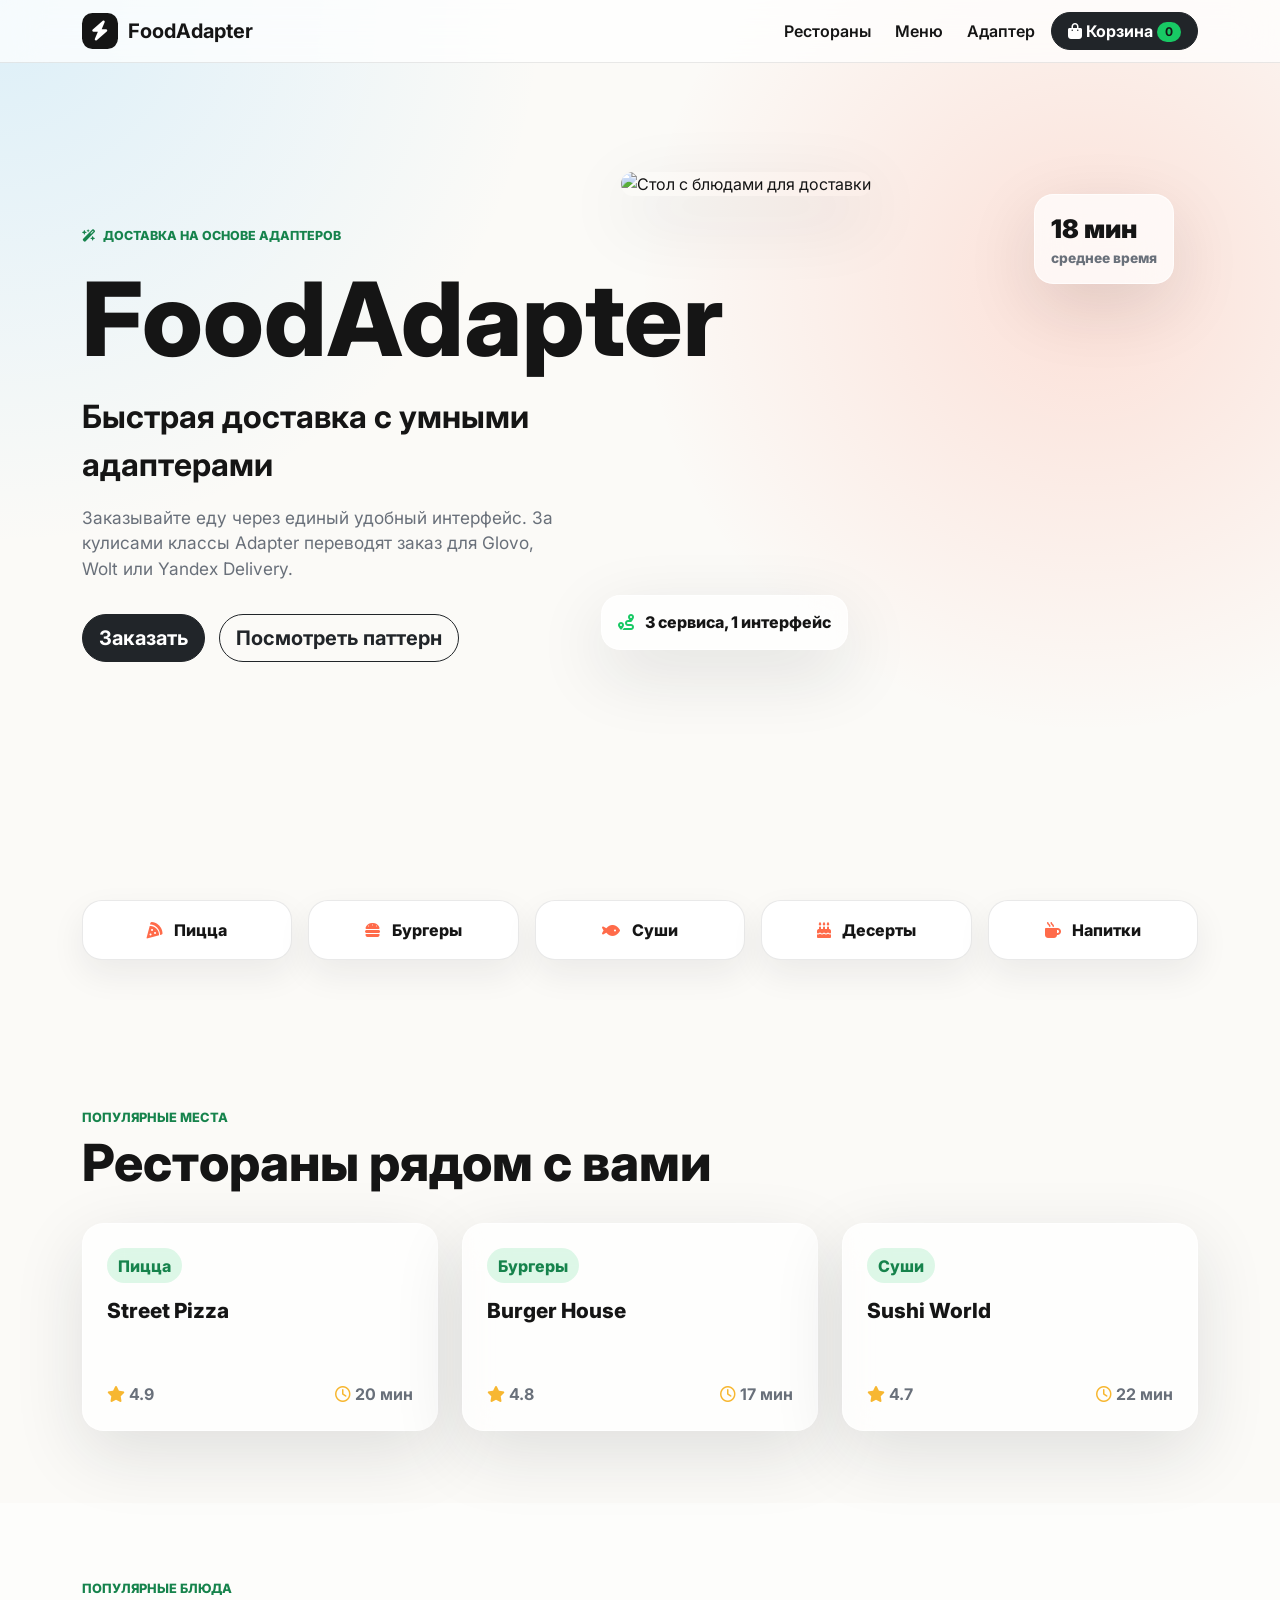
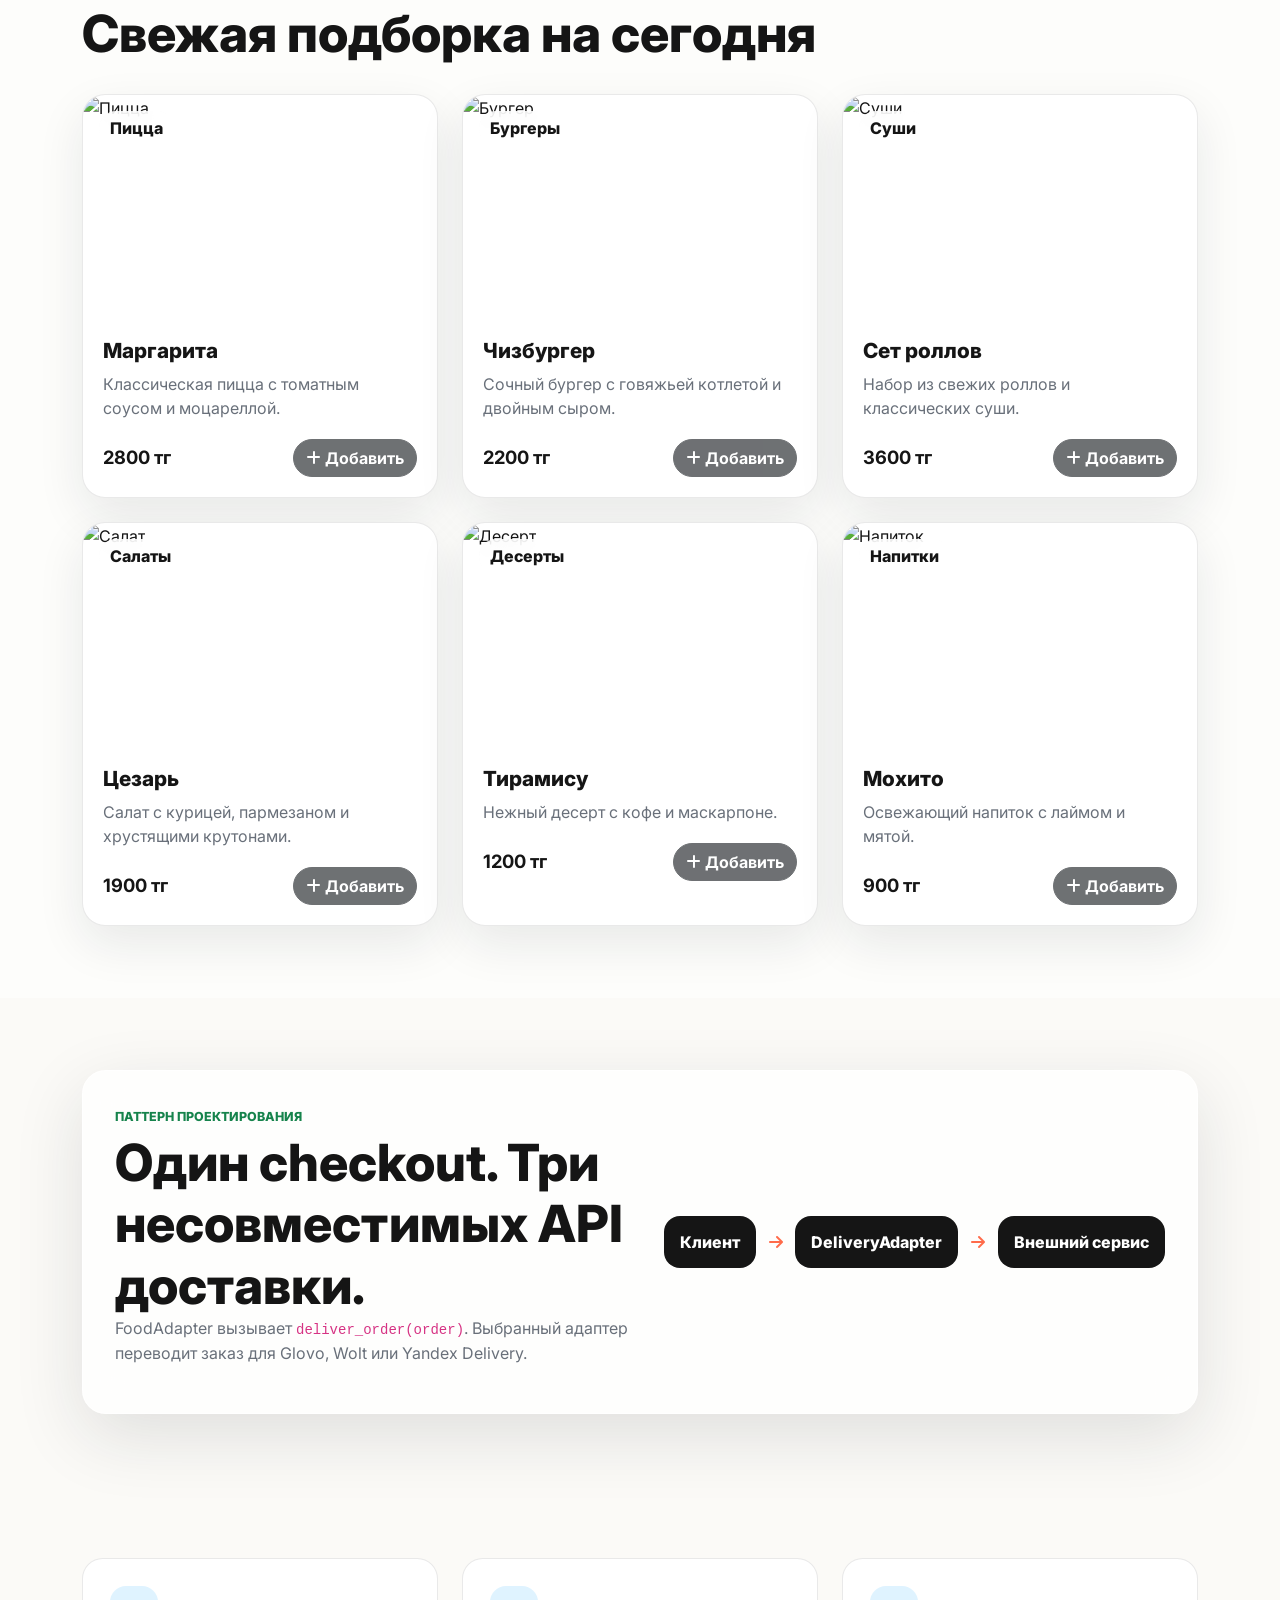
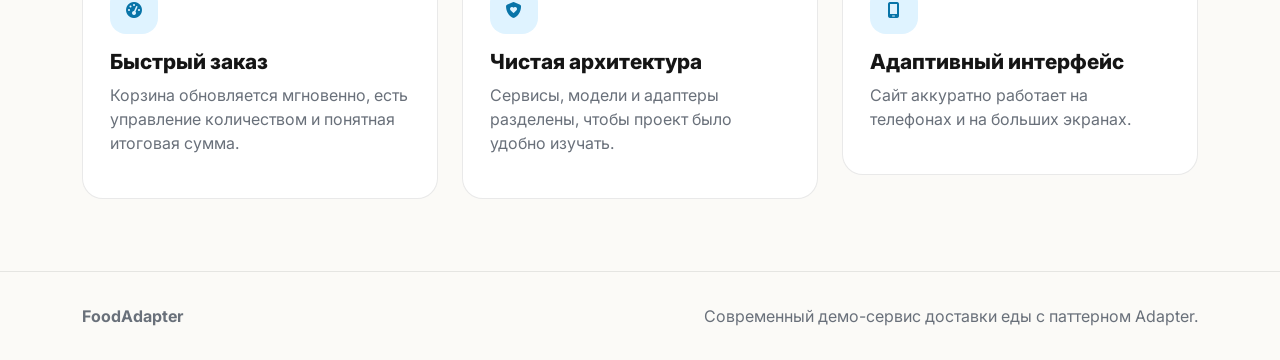
==== docs/index.html @ a2c29cf6 "Add GitHub Pages static demo in docs/ and update README" ====
<!doctype html>
<html lang="ru">
<head>
    <meta charset="utf-8">
    <meta name="viewport" content="width=device-width, initial-scale=1">
    <title>FoodAdapter — демо доставки еды</title>
    <link href="https://cdn.jsdelivr.net/npm/bootstrap@5.3.3/dist/css/bootstrap.min.css" rel="stylesheet">
    <link rel="preconnect" href="https://fonts.googleapis.com">
    <link rel="preconnect" href="https://fonts.gstatic.com" crossorigin>
    <link href="https://fonts.googleapis.com/css2?family=Inter:wght@400;500;600;700;800&display=swap" rel="stylesheet">
    <link rel="stylesheet" href="https://cdnjs.cloudflare.com/ajax/libs/font-awesome/6.5.2/css/all.min.css">
    <link rel="stylesheet" href="css/style.css">
</head>
<body>
    <nav class="navbar navbar-expand-lg fixed-top glass-nav">
        <div class="container">
            <a class="navbar-brand fw-bold" href="index.html">
                <span class="brand-mark"><i class="fa-solid fa-bolt"></i></span>
                FoodAdapter
            </a>
            <button class="navbar-toggler" type="button" data-bs-toggle="collapse" data-bs-target="#mainNav">
                <span class="navbar-toggler-icon"></span>
            </button>
            <div class="collapse navbar-collapse" id="mainNav">
                <ul class="navbar-nav ms-auto align-items-lg-center gap-lg-2">
                    <li class="nav-item"><a class="nav-link" href="index.html#restaurants">Рестораны</a></li>
                    <li class="nav-item"><a class="nav-link" href="index.html#menu">Меню</a></li>
                    <li class="nav-item"><a class="nav-link" href="index.html#adapter">Адаптер</a></li>
                    <li class="nav-item">
                        <a class="btn btn-dark nav-cart" href="cart.html">
                            <i class="fa-solid fa-bag-shopping"></i>
                            Корзина <span id="cart-count" class="badge rounded-pill">0</span>
                        </a>
                    </li>
                </ul>
            </div>
        </div>
    </nav>

    <main>
        <section class="hero-section">
            <div class="container hero-grid">
                <div class="hero-copy">
                    <span class="eyebrow"><i class="fa-solid fa-wand-magic-sparkles"></i> Доставка на основе адаптеров</span>
                    <h1>FoodAdapter</h1>
                    <p class="hero-slogan">Быстрая доставка с умными адаптерами</p>
                    <p class="hero-text">Заказывайте еду через единый удобный интерфейс. За кулисами классы Adapter переводят заказ для Glovo, Wolt или Yandex Delivery.</p>
                    <div class="hero-actions">
                        <a href="#menu" class="btn btn-dark btn-lg">Заказать</a>
                        <a href="#adapter" class="btn btn-outline-dark btn-lg">Посмотреть паттерн</a>
                    </div>
                </div>
                <div class="hero-visual">
                    <img src="https://images.unsplash.com/photo-1504674900247-0877df9cc836?auto=format&fit=crop&w=1200&q=80" alt="Стол с блюдами для доставки">
                    <div class="floating-card delivery-card">
                        <i class="fa-solid fa-route"></i>
                        <span>3 сервиса, 1 интерфейс</span>
                    </div>
                    <div class="floating-card time-card">
                        <strong>18 мин</strong>
                        <span>среднее время</span>
                    </div>
                </div>
            </div>
        </section>

        <section class="section-pad categories-strip">
            <div class="container">
                <div class="category-grid">
                    <div class="category-pill"><i class="fa-solid fa-pizza-slice"></i><span>Пицца</span></div>
                    <div class="category-pill"><i class="fa-solid fa-hamburger"></i><span>Бургеры</span></div>
                    <div class="category-pill"><i class="fa-solid fa-fish"></i><span>Суши</span></div>
                    <div class="category-pill"><i class="fa-solid fa-cake-candles"></i><span>Десерты</span></div>
                    <div class="category-pill"><i class="fa-solid fa-mug-hot"></i><span>Напитки</span></div>
                </div>
            </div>
        </section>

        <section id="restaurants" class="section-pad">
            <div class="container">
                <div class="section-heading">
                    <span>Популярные места</span>
                    <h2>Рестораны рядом с вами</h2>
                </div>
                <div class="row g-4">
                    <div class="col-md-4">
                        <article class="restaurant-card glass-card">
                            <div>
                                <span class="restaurant-tag">Пицца</span>
                                <h3>Street Pizza</h3>
                            </div>
                            <div class="restaurant-meta">
                                <span><i class="fa-solid fa-star"></i> 4.9</span>
                                <span><i class="fa-regular fa-clock"></i> 20 мин</span>
                            </div>
                        </article>
                    </div>
                    <div class="col-md-4">
                        <article class="restaurant-card glass-card">
                            <div>
                                <span class="restaurant-tag">Бургеры</span>
                                <h3>Burger House</h3>
                            </div>
                            <div class="restaurant-meta">
                                <span><i class="fa-solid fa-star"></i> 4.8</span>
                                <span><i class="fa-regular fa-clock"></i> 17 мин</span>
                            </div>
                        </article>
                    </div>
                    <div class="col-md-4">
                        <article class="restaurant-card glass-card">
                            <div>
                                <span class="restaurant-tag">Суши</span>
                                <h3>Sushi World</h3>
                            </div>
                            <div class="restaurant-meta">
                                <span><i class="fa-solid fa-star"></i> 4.7</span>
                                <span><i class="fa-regular fa-clock"></i> 22 мин</span>
                            </div>
                        </article>
                    </div>
                </div>
            </div>
        </section>

        <section id="menu" class="section-pad menu-section">
            <div class="container">
                <div class="section-heading">
                    <span>Популярные блюда</span>
                    <h2>Свежая подборка на сегодня</h2>
                </div>
                <div class="row g-4">
                    <div class="col-sm-6 col-lg-4">
                        <article class="food-card">
                            <div class="food-image-wrap">
                                <img src="https://images.unsplash.com/photo-1546069901-ba9599a7e63c?auto=format&fit=crop&w=800&q=80" alt="Пицца">
                                <span>Пицца</span>
                            </div>
                            <div class="food-body">
                                <h3>Маргарита</h3>
                                <p>Классическая пицца с томатным соусом и моцареллой.</p>
                                <div class="food-footer">
                                    <strong>2800 тг</strong>
                                    <button class="btn btn-dark" disabled>
                                        <i class="fa-solid fa-plus"></i> Добавить
                                    </button>
                                </div>
                            </div>
                        </article>
                    </div>
                    <div class="col-sm-6 col-lg-4">
                        <article class="food-card">
                            <div class="food-image-wrap">
                                <img src="https://images.unsplash.com/photo-1550547660-d9450f859349?auto=format&fit=crop&w=800&q=80" alt="Бургер">
                                <span>Бургеры</span>
                            </div>
                            <div class="food-body">
                                <h3>Чизбургер</h3>
                                <p>Сочный бургер с говяжьей котлетой и двойным сыром.</p>
                                <div class="food-footer">
                                    <strong>2200 тг</strong>
                                    <button class="btn btn-dark" disabled>
                                        <i class="fa-solid fa-plus"></i> Добавить
                                    </button>
                                </div>
                            </div>
                        </article>
                    </div>
                    <div class="col-sm-6 col-lg-4">
                        <article class="food-card">
                            <div class="food-image-wrap">
                                <img src="https://images.unsplash.com/photo-1553621042-f6e147245754?auto=format&fit=crop&w=800&q=80" alt="Суши">
                                <span>Суши</span>
                            </div>
                            <div class="food-body">
                                <h3>Сет роллов</h3>
                                <p>Набор из свежих роллов и классических суши.</p>
                                <div class="food-footer">
                                    <strong>3600 тг</strong>
                                    <button class="btn btn-dark" disabled>
                                        <i class="fa-solid fa-plus"></i> Добавить
                                    </button>
                                </div>
                            </div>
                        </article>
                    </div>
                    <div class="col-sm-6 col-lg-4">
                        <article class="food-card">
                            <div class="food-image-wrap">
                                <img src="https://images.unsplash.com/photo-1504674900247-0877df9cc836?auto=format&fit=crop&w=800&q=80" alt="Салат">
                                <span>Салаты</span>
                            </div>
                            <div class="food-body">
                                <h3>Цезарь</h3>
                                <p>Салат с курицей, пармезаном и хрустящими крутонами.</p>
                                <div class="food-footer">
                                    <strong>1900 тг</strong>
                                    <button class="btn btn-dark" disabled>
                                        <i class="fa-solid fa-plus"></i> Добавить
                                    </button>
                                </div>
                            </div>
                        </article>
                    </div>
                    <div class="col-sm-6 col-lg-4">
                        <article class="food-card">
                            <div class="food-image-wrap">
                                <img src="https://images.unsplash.com/photo-1517248135467-4c7edcad34c4?auto=format&fit=crop&w=800&q=80" alt="Десерт">
                                <span>Десерты</span>
                            </div>
                            <div class="food-body">
                                <h3>Тирамису</h3>
                                <p>Нежный десерт с кофе и маскарпоне.</p>
                                <div class="food-footer">
                                    <strong>1200 тг</strong>
                                    <button class="btn btn-dark" disabled>
                                        <i class="fa-solid fa-plus"></i> Добавить
                                    </button>
                                </div>
                            </div>
                        </article>
                    </div>
                    <div class="col-sm-6 col-lg-4">
                        <article class="food-card">
                            <div class="food-image-wrap">
                                <img src="https://images.unsplash.com/photo-1510626176961-4b44c1b4e337?auto=format&fit=crop&w=800&q=80" alt="Напиток">
                                <span>Напитки</span>
                            </div>
                            <div class="food-body">
                                <h3>Мохито</h3>
                                <p>Освежающий напиток с лаймом и мятой.</p>
                                <div class="food-footer">
                                    <strong>900 тг</strong>
                                    <button class="btn btn-dark" disabled>
                                        <i class="fa-solid fa-plus"></i> Добавить
                                    </button>
                                </div>
                            </div>
                        </article>
                    </div>
                </div>
            </div>
        </section>

        <section id="adapter" class="section-pad adapter-section">
            <div class="container">
                <div class="adapter-panel glass-card">
                    <div>
                        <span class="eyebrow">Паттерн проектирования</span>
                        <h2>Один checkout. Три несовместимых API доставки.</h2>
                        <p>FoodAdapter вызывает <code>deliver_order(order)</code>. Выбранный адаптер переводит заказ для Glovo, Wolt или Yandex Delivery.</p>
                    </div>
                    <div class="adapter-flow">
                        <div>Клиент</div>
                        <i class="fa-solid fa-arrow-right"></i>
                        <div>DeliveryAdapter</div>
                        <i class="fa-solid fa-arrow-right"></i>
                        <div>Внешний сервис</div>
                    </div>
                </div>
            </div>
        </section>

        <section class="section-pad benefits-section">
            <div class="container">
                <div class="row g-4">
                    <div class="col-md-4">
                        <div class="benefit-item">
                            <i class="fa-solid fa-gauge-high"></i>
                            <h3>Быстрый заказ</h3>
                            <p>Корзина обновляется мгновенно, есть управление количеством и понятная итоговая сумма.</p>
                        </div>
                    </div>
                    <div class="col-md-4">
                        <div class="benefit-item">
                            <i class="fa-solid fa-shield-heart"></i>
                            <h3>Чистая архитектура</h3>
                            <p>Сервисы, модели и адаптеры разделены, чтобы проект было удобно изучать.</p>
                        </div>
                    </div>
                    <div class="col-md-4">
                        <div class="benefit-item">
                            <i class="fa-solid fa-mobile-screen"></i>
                            <h3>Адаптивный интерфейс</h3>
                            <p>Сайт аккуратно работает на телефонах и на больших экранах.</p>
                        </div>
                    </div>
                </div>
            </div>
        </section>
    </main>

    <footer class="footer">
        <div class="container d-flex flex-column flex-md-row justify-content-between gap-3">
            <strong>FoodAdapter</strong>
            <span>Современный демо-сервис доставки еды с паттерном Adapter.</span>
        </div>
    </footer>

    <script src="https://cdn.jsdelivr.net/npm/bootstrap@5.3.3/dist/js/bootstrap.bundle.min.js"></script>
</body>
</html>
---- docs/css/style.css ----
:root {
    --ink: #151515;
    --muted: #69707a;
    --paper: #fbfaf7;
    --line: rgba(20, 20, 20, 0.09);
    --accent: #18c964;
    --coral: #ff6b4a;
    --sky: #61c3ff;
    --shadow: 0 22px 70px rgba(24, 31, 41, 0.12);
}

* {
    box-sizing: border-box;
}

html {
    scroll-behavior: smooth;
}

body {
    margin: 0;
    font-family: "Inter", system-ui, -apple-system, BlinkMacSystemFont, "Segoe UI", sans-serif;
    color: var(--ink);
    background:
        radial-gradient(circle at top left, rgba(97, 195, 255, 0.20), transparent 34rem),
        radial-gradient(circle at 85% 8%, rgba(255, 107, 74, 0.18), transparent 28rem),
        var(--paper);
}

.glass-nav {
    backdrop-filter: blur(20px);
    background: rgba(255, 255, 255, 0.72);
    border-bottom: 1px solid var(--line);
}

.navbar-brand {
    display: inline-flex;
    align-items: center;
    gap: 0.65rem;
    color: var(--ink);
}

.brand-mark {
    display: inline-grid;
    width: 2.25rem;
    height: 2.25rem;
    place-items: center;
    color: #fff;
    background: var(--ink);
    border-radius: 0.65rem;
}

.nav-link {
    font-weight: 600;
    color: var(--ink);
}

.nav-cart {
    border-radius: 999px;
    padding-inline: 1rem;
}

.nav-cart .badge {
    background: var(--accent);
    color: var(--ink);
}

.hero-section {
    min-height: 92vh;
    display: flex;
    align-items: center;
    padding: 7.5rem 0 4rem;
}

.hero-grid {
    display: grid;
    grid-template-columns: minmax(0, 0.92fr) minmax(20rem, 1.08fr);
    align-items: center;
    gap: 3rem;
}

.eyebrow {
    display: inline-flex;
    align-items: center;
    gap: 0.45rem;
    color: #16834c;
    font-weight: 800;
    text-transform: uppercase;
    letter-spacing: 0;
    font-size: 0.78rem;
}

.hero-copy h1,
.cart-hero h1,
.status-card h1 {
    margin: 0.75rem 0;
    font-size: clamp(3.5rem, 8vw, 7.2rem);
    font-weight: 800;
    letter-spacing: 0;
}

.hero-slogan {
    font-size: clamp(1.4rem, 2.5vw, 2.15rem);
    font-weight: 700;
    margin-bottom: 1rem;
}

.hero-text {
    color: var(--muted);
    font-size: 1.08rem;
    max-width: 38rem;
}

.hero-actions {
    display: flex;
    flex-wrap: wrap;
    gap: 0.85rem;
    margin-top: 2rem;
}

.btn {
    border-radius: 999px;
    font-weight: 700;
    transition: transform 0.22s ease, box-shadow 0.22s ease, background 0.22s ease;
}

.btn:hover {
    transform: translateY(-2px);
    box-shadow: 0 16px 32px rgba(21, 21, 21, 0.14);
}

.hero-visual {
    position: relative;
    min-height: 34rem;
}

.hero-visual img {
    width: 100%;
    height: 34rem;
    object-fit: cover;
    border-radius: 2rem;
    box-shadow: var(--shadow);
}

.floating-card,
.glass-card {
    border: 1px solid rgba(255, 255, 255, 0.65);
    background: rgba(255, 255, 255, 0.72);
    backdrop-filter: blur(20px);
    box-shadow: var(--shadow);
}

.floating-card {
    position: absolute;
    display: flex;
    align-items: center;
    gap: 0.7rem;
    padding: 0.9rem 1rem;
    border-radius: 1.2rem;
    font-weight: 800;
}

.delivery-card {
    left: -1.25rem;
    bottom: 4rem;
}

.delivery-card i {
    color: var(--accent);
}

.time-card {
    right: 1.5rem;
    top: 1.5rem;
    flex-direction: column;
    align-items: flex-start;
    gap: 0;
}

.time-card strong {
    font-size: 1.6rem;
}

.time-card span {
    color: var(--muted);
    font-size: 0.86rem;
}

.section-pad {
    padding: 4.5rem 0;
}

.category-grid {
    display: grid;
    grid-template-columns: repeat(5, 1fr);
    gap: 1rem;
}

.category-pill {
    display: flex;
    align-items: center;
    justify-content: center;
    gap: 0.7rem;
    padding: 1.05rem;
    border-radius: 1.25rem;
    background: #fff;
    border: 1px solid var(--line);
    font-weight: 800;
    box-shadow: 0 14px 34px rgba(30, 35, 42, 0.07);
    transition: transform 0.22s ease, border-color 0.22s ease;
}

.category-pill:hover,
.food-card:hover,
.restaurant-card:hover {
    transform: translateY(-6px);
}

.category-pill i {
    color: var(--coral);
}

.section-heading {
    margin-bottom: 1.8rem;
}

.section-heading span {
    color: #16834c;
    font-weight: 800;
    text-transform: uppercase;
    font-size: 0.8rem;
}

.section-heading h2,
.adapter-panel h2 {
    font-weight: 800;
    font-size: clamp(2rem, 4vw, 3.2rem);
    margin: 0.3rem 0 0;
}

.restaurant-card {
    min-height: 13rem;
    display: flex;
    flex-direction: column;
    justify-content: space-between;
    padding: 1.5rem;
    border-radius: 1.35rem;
    transition: transform 0.22s ease;
}

.restaurant-tag {
    display: inline-flex;
    width: fit-content;
    padding: 0.35rem 0.7rem;
    border-radius: 999px;
    background: rgba(24, 201, 100, 0.14);
    font-weight: 800;
    color: #16834c;
    margin-bottom: 1rem;
}

.restaurant-card h3,
.food-body h3,
.benefit-item h3,
.checkout-card h2 {
    font-size: 1.3rem;
    font-weight: 800;
}

.restaurant-meta {
    display: flex;
    justify-content: space-between;
    color: var(--muted);
    font-weight: 700;
}

.restaurant-meta i {
    color: #f7b731;
}

.menu-section {
    background: rgba(255, 255, 255, 0.48);
}

.food-card {
    height: 100%;
    overflow: hidden;
    border-radius: 1.45rem;
    background: #fff;
    border: 1px solid var(--line);
    box-shadow: 0 18px 48px rgba(24, 31, 41, 0.09);
    transition: transform 0.22s ease, box-shadow 0.22s ease;
}

.food-card:hover {
    box-shadow: 0 28px 68px rgba(24, 31, 41, 0.14);
}

.food-image-wrap {
    position: relative;
    height: 14rem;
}

.food-image-wrap img,
.cart-item img {
    width: 100%;
    height: 100%;
    object-fit: cover;
}

.food-image-wrap span {
    position: absolute;
    top: 1rem;
    left: 1rem;
    padding: 0.35rem 0.7rem;
    border-radius: 999px;
    background: rgba(255, 255, 255, 0.82);
    backdrop-filter: blur(12px);
    font-weight: 800;
}

.food-body {
    padding: 1.25rem;
}

.food-body p,
.adapter-panel p,
.benefit-item p,
.empty-cart p,
.status-card p {
    color: var(--muted);
}

.food-footer {
    display: flex;
    justify-content: space-between;
    align-items: center;
    gap: 1rem;
    margin-top: 1.2rem;
}

.food-footer strong {
    font-size: 1.15rem;
}

.adapter-panel {
    display: grid;
    grid-template-columns: 1fr auto;
    gap: 2rem;
    align-items: center;
    padding: 2rem;
    border-radius: 1.5rem;
}

.adapter-flow {
    display: flex;
    align-items: center;
    gap: 0.8rem;
    flex-wrap: wrap;
}

.adapter-flow div {
    padding: 0.85rem 1rem;
    border-radius: 1rem;
    color: #fff;
    background: var(--ink);
    font-weight: 800;
    white-space: nowrap;
}

.adapter-flow i {
    color: var(--coral);
}

.benefit-item {
    padding: 1.7rem;
    border-radius: 1.3rem;
    background: #fff;
    border: 1px solid var(--line);
    min-height: 13rem;
}

.benefit-item i {
    width: 3rem;
    height: 3rem;
    display: grid;
    place-items: center;
    border-radius: 1rem;
    margin-bottom: 1rem;
    background: rgba(97, 195, 255, 0.2);
    color: #0874a8;
}

.footer {
    padding: 2rem 0;
    border-top: 1px solid var(--line);
    color: var(--muted);
}

.cart-hero {
    padding: 9rem 0 2rem;
}

.cart-list,
.checkout-card {
    padding: 1.3rem;
    border-radius: 1.4rem;
}

.cart-item {
    display: grid;
    grid-template-columns: 5.5rem 1fr auto auto auto;
    gap: 1rem;
    align-items: center;
    padding: 1rem 0;
    border-bottom: 1px solid var(--line);
}

.cart-item:last-child {
    border-bottom: 0;
}

.cart-item img {
    width: 5.5rem;
    height: 5.5rem;
    border-radius: 1rem;
}

.cart-item-info h3 {
    margin: 0;
    font-size: 1.05rem;
    font-weight: 800;
}

.cart-item-info span {
    color: var(--muted);
}

.quantity-control {
    display: flex;
    align-items: center;
    border: 1px solid var(--line);
    background: #fff;
    border-radius: 999px;
    overflow: hidden;
}

.quantity-control input {
    width: 3rem;
    border: 0;
    text-align: center;
    font-weight: 800;
    background: transparent;
}

.quantity-btn,
.remove-btn {
    border: 0;
    background: transparent;
    width: 2.4rem;
    height: 2.4rem;
    display: grid;
    place-items: center;
}

.remove-btn {
    color: #e23b3b;
}

.summary-line {
    display: flex;
    justify-content: space-between;
    padding: 0.9rem 0;
    border-bottom: 1px solid var(--line);
}

.summary-line.total {
    font-size: 1.2rem;
}

.delivery-options {
    display: grid;
    gap: 0.7rem;
}

.delivery-options label {
    padding: 0.85rem 1rem;
    border: 1px solid var(--line);
    border-radius: 1rem;
    background: rgba(255, 255, 255, 0.72);
    font-weight: 800;
}

.empty-cart {
    min-height: 24rem;
    display: grid;
    place-items: center;
    text-align: center;
    align-content: center;
    gap: 0.7rem;
}

.empty-cart i {
    font-size: 3rem;
    color: var(--accent);
}

.status-page {
    min-height: 100vh;
    display: grid;
    place-items: center;
    padding: 7rem 0 3rem;
}

.status-card {
    max-width: 48rem;
    margin: auto;
    padding: 2.2rem;
    border-radius: 1.7rem;
    text-align: center;
}

.status-card h1 {
    font-size: clamp(2.4rem, 6vw, 4.6rem);
}

.status-icon {
    width: 5rem;
    height: 5rem;
    display: grid;
    place-items: center;
    margin: 0 auto 1rem;
    border-radius: 1.4rem;
    background: rgba(24, 201, 100, 0.16);
    color: #16834c;
    font-size: 2.4rem;
}

.log-box {
    display: grid;
    gap: 0.65rem;
    margin-top: 1.5rem;
    padding: 1rem;
    border-radius: 1rem;
    text-align: left;
    background: #151515;
    color: #eafbea;
    font-family: ui-monospace, SFMono-Regular, Menlo, Consolas, monospace;
    font-size: 0.92rem;
}

.log-box i {
    color: var(--accent);
}

@media (max-width: 991px) {
    .hero-grid,
    .adapter-panel {
        grid-template-columns: 1fr;
    }

    .hero-section {
        padding-top: 6.5rem;
    }

    .hero-visual,
    .hero-visual img {
        min-height: 24rem;
        height: 24rem;
    }

    .category-grid {
        grid-template-columns: repeat(2, 1fr);
    }

    .cart-item {
        grid-template-columns: 4.8rem 1fr auto;
    }

    .cart-item strong,
    .remove-btn {
        grid-column: span 1;
    }

    .quantity-control {
        grid-column: 2 / 4;
        width: fit-content;
    }
}

@media (max-width: 575px) {
    .hero-copy h1,
    .cart-hero h1 {
        font-size: 3.2rem;
    }

    .hero-actions .btn {
        width: 100%;
    }

    .category-grid {
        grid-template-columns: 1fr;
    }

    .floating-card {
        position: static;
        margin-top: 0.8rem;
    }

    .hero-visual {
        min-height: auto;
    }

    .hero-visual img {
        height: 20rem;
    }

    .cart-item {
        grid-template-columns: 4.5rem 1fr;
    }

    .quantity-control,
    .cart-item strong,
    .remove-btn {
        grid-column: 2;
    }
}
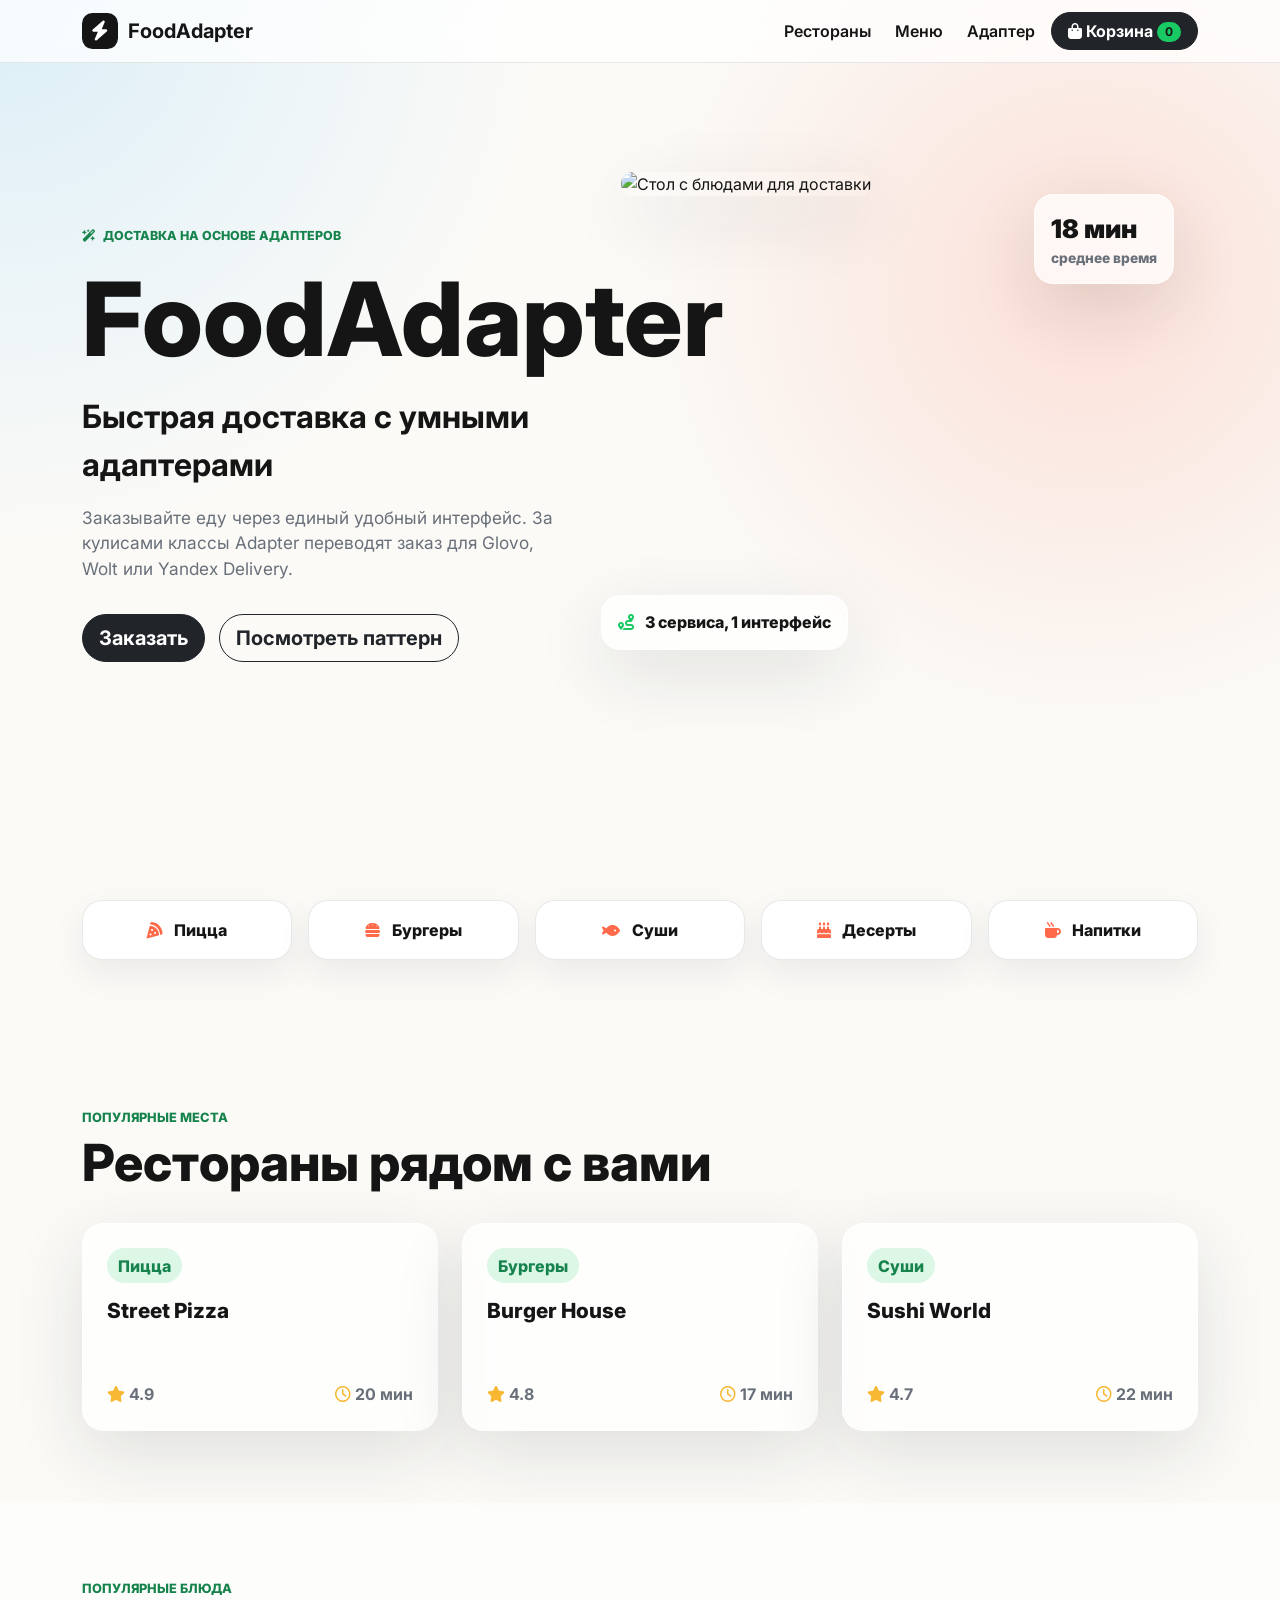
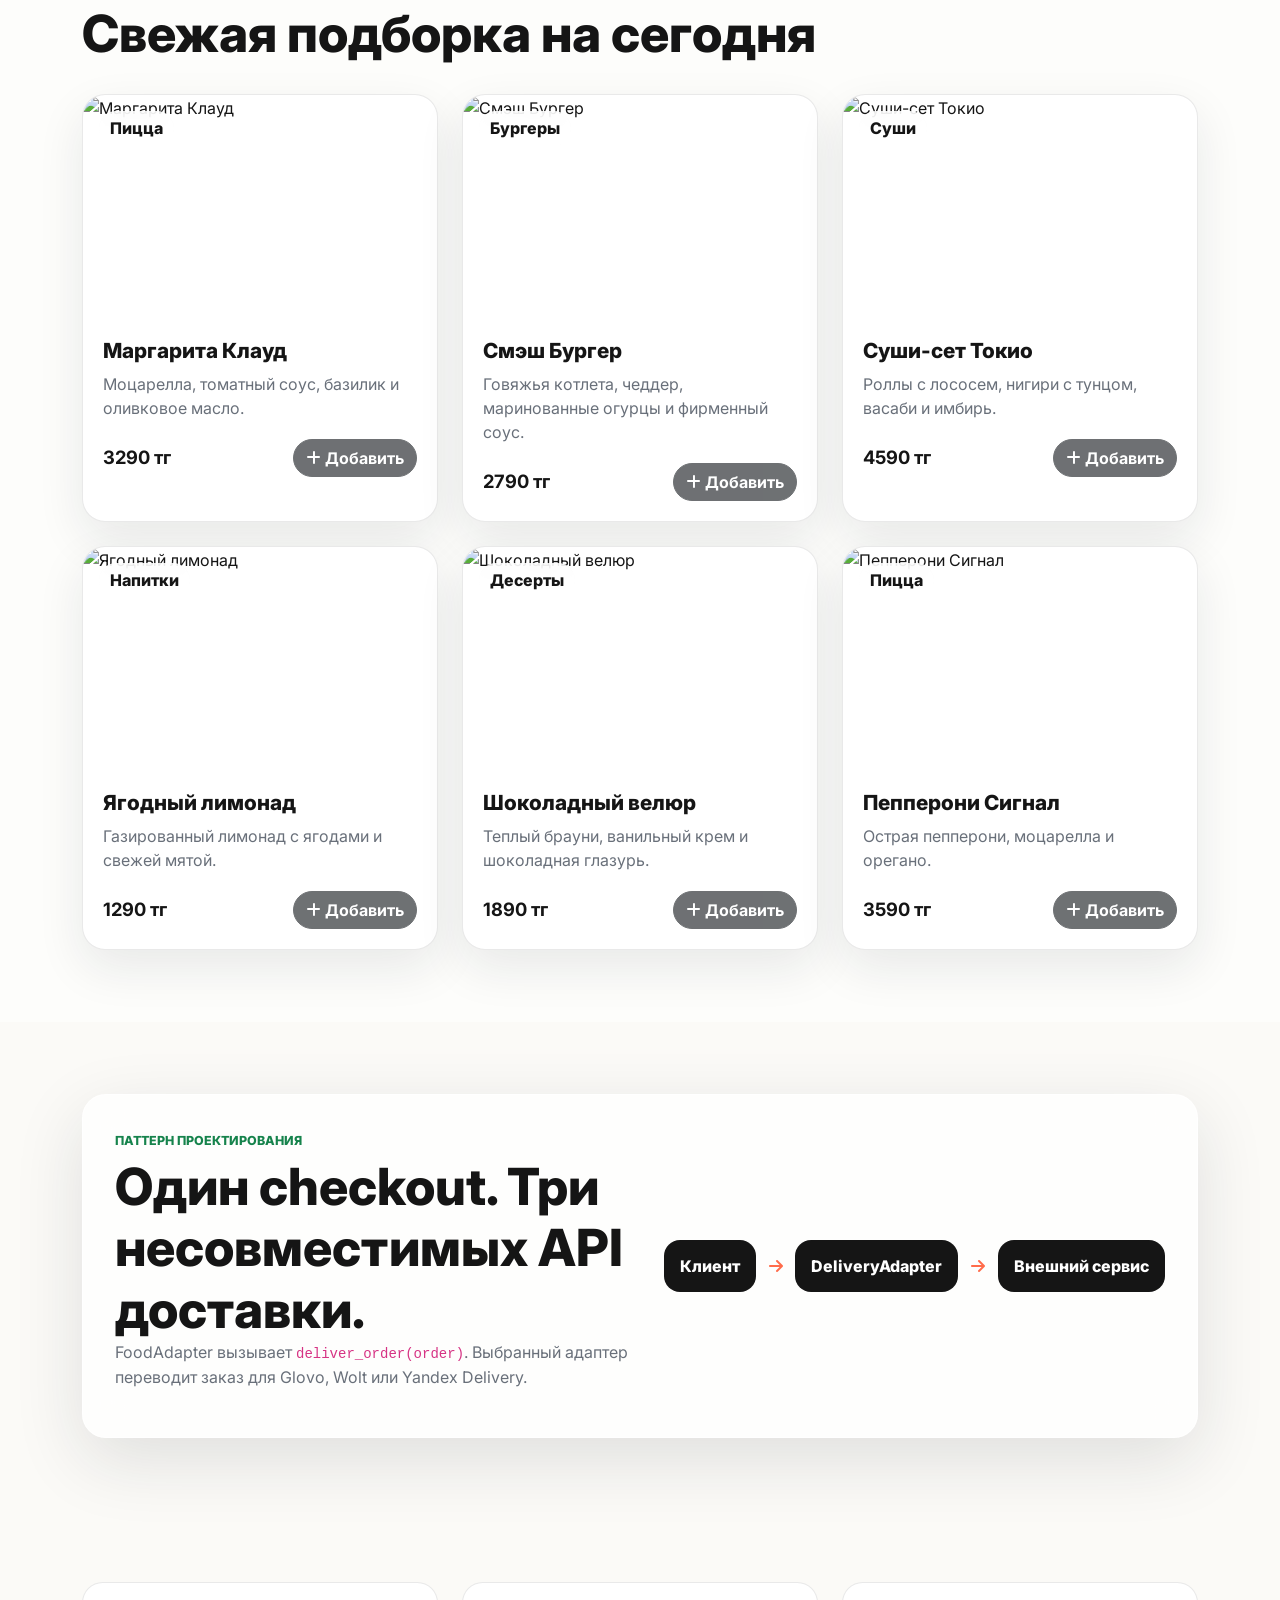
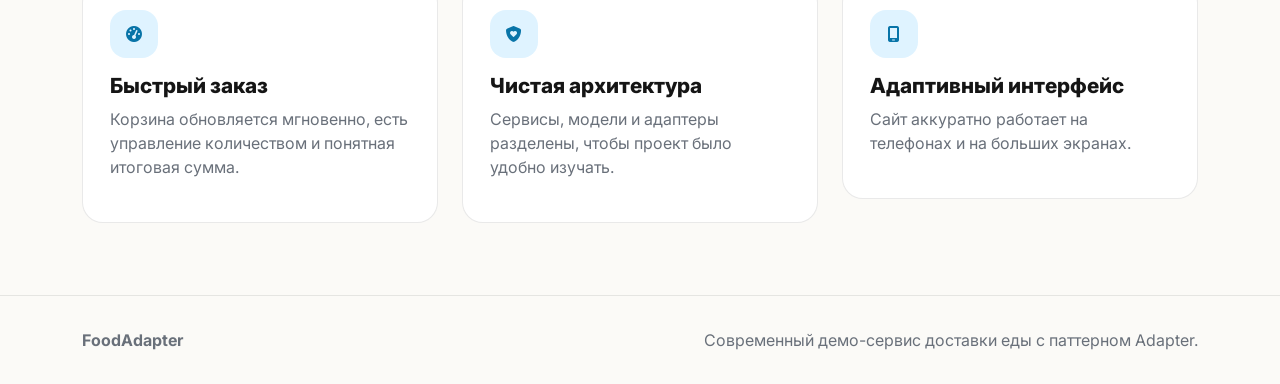
==== commit d167508c: "Restore original project images in GitHub Pages demo" ====
--- a/docs/index.html
+++ b/docs/index.html
@@ -133,104 +133,104 @@
                     <div class="col-sm-6 col-lg-4">
                         <article class="food-card">
                             <div class="food-image-wrap">
-                                <img src="https://images.unsplash.com/photo-1546069901-ba9599a7e63c?auto=format&fit=crop&w=800&q=80" alt="Пицца">
+                                <img src="https://images.unsplash.com/photo-1604382354936-07c5d9983bd3?auto=format&fit=crop&w=900&q=80" alt="Маргарита Клауд">
                                 <span>Пицца</span>
                             </div>
                             <div class="food-body">
-                                <h3>Маргарита</h3>
-                                <p>Классическая пицца с томатным соусом и моцареллой.</p>
-                                <div class="food-footer">
-                                    <strong>2800 тг</strong>
-                                    <button class="btn btn-dark" disabled>
-                                        <i class="fa-solid fa-plus"></i> Добавить
-                                    </button>
-                                </div>
-                            </div>
-                        </article>
-                    </div>
-                    <div class="col-sm-6 col-lg-4">
-                        <article class="food-card">
-                            <div class="food-image-wrap">
-                                <img src="https://images.unsplash.com/photo-1550547660-d9450f859349?auto=format&fit=crop&w=800&q=80" alt="Бургер">
+                                <h3>Маргарита Клауд</h3>
+                                <p>Моцарелла, томатный соус, базилик и оливковое масло.</p>
+                                <div class="food-footer">
+                                    <strong>3290 тг</strong>
+                                    <button class="btn btn-dark" disabled>
+                                        <i class="fa-solid fa-plus"></i> Добавить
+                                    </button>
+                                </div>
+                            </div>
+                        </article>
+                    </div>
+                    <div class="col-sm-6 col-lg-4">
+                        <article class="food-card">
+                            <div class="food-image-wrap">
+                                <img src="https://images.unsplash.com/photo-1568901346375-23c9450c58cd?auto=format&fit=crop&w=900&q=80" alt="Смэш Бургер">
                                 <span>Бургеры</span>
                             </div>
                             <div class="food-body">
-                                <h3>Чизбургер</h3>
-                                <p>Сочный бургер с говяжьей котлетой и двойным сыром.</p>
-                                <div class="food-footer">
-                                    <strong>2200 тг</strong>
-                                    <button class="btn btn-dark" disabled>
-                                        <i class="fa-solid fa-plus"></i> Добавить
-                                    </button>
-                                </div>
-                            </div>
-                        </article>
-                    </div>
-                    <div class="col-sm-6 col-lg-4">
-                        <article class="food-card">
-                            <div class="food-image-wrap">
-                                <img src="https://images.unsplash.com/photo-1553621042-f6e147245754?auto=format&fit=crop&w=800&q=80" alt="Суши">
+                                <h3>Смэш Бургер</h3>
+                                <p>Говяжья котлета, чеддер, маринованные огурцы и фирменный соус.</p>
+                                <div class="food-footer">
+                                    <strong>2790 тг</strong>
+                                    <button class="btn btn-dark" disabled>
+                                        <i class="fa-solid fa-plus"></i> Добавить
+                                    </button>
+                                </div>
+                            </div>
+                        </article>
+                    </div>
+                    <div class="col-sm-6 col-lg-4">
+                        <article class="food-card">
+                            <div class="food-image-wrap">
+                                <img src="https://images.unsplash.com/photo-1579871494447-9811cf80d66c?auto=format&fit=crop&w=900&q=80" alt="Суши-сет Токио">
                                 <span>Суши</span>
                             </div>
                             <div class="food-body">
-                                <h3>Сет роллов</h3>
-                                <p>Набор из свежих роллов и классических суши.</p>
-                                <div class="food-footer">
-                                    <strong>3600 тг</strong>
-                                    <button class="btn btn-dark" disabled>
-                                        <i class="fa-solid fa-plus"></i> Добавить
-                                    </button>
-                                </div>
-                            </div>
-                        </article>
-                    </div>
-                    <div class="col-sm-6 col-lg-4">
-                        <article class="food-card">
-                            <div class="food-image-wrap">
-                                <img src="https://images.unsplash.com/photo-1504674900247-0877df9cc836?auto=format&fit=crop&w=800&q=80" alt="Салат">
-                                <span>Салаты</span>
-                            </div>
-                            <div class="food-body">
-                                <h3>Цезарь</h3>
-                                <p>Салат с курицей, пармезаном и хрустящими крутонами.</p>
-                                <div class="food-footer">
-                                    <strong>1900 тг</strong>
-                                    <button class="btn btn-dark" disabled>
-                                        <i class="fa-solid fa-plus"></i> Добавить
-                                    </button>
-                                </div>
-                            </div>
-                        </article>
-                    </div>
-                    <div class="col-sm-6 col-lg-4">
-                        <article class="food-card">
-                            <div class="food-image-wrap">
-                                <img src="https://images.unsplash.com/photo-1517248135467-4c7edcad34c4?auto=format&fit=crop&w=800&q=80" alt="Десерт">
+                                <h3>Суши-сет Токио</h3>
+                                <p>Роллы с лососем, нигири с тунцом, васаби и имбирь.</p>
+                                <div class="food-footer">
+                                    <strong>4590 тг</strong>
+                                    <button class="btn btn-dark" disabled>
+                                        <i class="fa-solid fa-plus"></i> Добавить
+                                    </button>
+                                </div>
+                            </div>
+                        </article>
+                    </div>
+                    <div class="col-sm-6 col-lg-4">
+                        <article class="food-card">
+                            <div class="food-image-wrap">
+                                <img src="https://images.unsplash.com/photo-1544145945-f90425340c7e?auto=format&fit=crop&w=900&q=80" alt="Ягодный лимонад">
+                                <span>Напитки</span>
+                            </div>
+                            <div class="food-body">
+                                <h3>Ягодный лимонад</h3>
+                                <p>Газированный лимонад с ягодами и свежей мятой.</p>
+                                <div class="food-footer">
+                                    <strong>1290 тг</strong>
+                                    <button class="btn btn-dark" disabled>
+                                        <i class="fa-solid fa-plus"></i> Добавить
+                                    </button>
+                                </div>
+                            </div>
+                        </article>
+                    </div>
+                    <div class="col-sm-6 col-lg-4">
+                        <article class="food-card">
+                            <div class="food-image-wrap">
+                                <img src="https://images.unsplash.com/photo-1606313564200-e75d5e30476c?auto=format&fit=crop&w=900&q=80" alt="Шоколадный велюр">
                                 <span>Десерты</span>
                             </div>
                             <div class="food-body">
-                                <h3>Тирамису</h3>
-                                <p>Нежный десерт с кофе и маскарпоне.</p>
-                                <div class="food-footer">
-                                    <strong>1200 тг</strong>
-                                    <button class="btn btn-dark" disabled>
-                                        <i class="fa-solid fa-plus"></i> Добавить
-                                    </button>
-                                </div>
-                            </div>
-                        </article>
-                    </div>
-                    <div class="col-sm-6 col-lg-4">
-                        <article class="food-card">
-                            <div class="food-image-wrap">
-                                <img src="https://images.unsplash.com/photo-1510626176961-4b44c1b4e337?auto=format&fit=crop&w=800&q=80" alt="Напиток">
-                                <span>Напитки</span>
-                            </div>
-                            <div class="food-body">
-                                <h3>Мохито</h3>
-                                <p>Освежающий напиток с лаймом и мятой.</p>
-                                <div class="food-footer">
-                                    <strong>900 тг</strong>
+                                <h3>Шоколадный велюр</h3>
+                                <p>Теплый брауни, ванильный крем и шоколадная глазурь.</p>
+                                <div class="food-footer">
+                                    <strong>1890 тг</strong>
+                                    <button class="btn btn-dark" disabled>
+                                        <i class="fa-solid fa-plus"></i> Добавить
+                                    </button>
+                                </div>
+                            </div>
+                        </article>
+                    </div>
+                    <div class="col-sm-6 col-lg-4">
+                        <article class="food-card">
+                            <div class="food-image-wrap">
+                                <img src="https://images.unsplash.com/photo-1628840042765-356cda07504e?auto=format&fit=crop&w=900&q=80" alt="Пепперони Сигнал">
+                                <span>Пицца</span>
+                            </div>
+                            <div class="food-body">
+                                <h3>Пепперони Сигнал</h3>
+                                <p>Острая пепперони, моцарелла и орегано.</p>
+                                <div class="food-footer">
+                                    <strong>3590 тг</strong>
                                     <button class="btn btn-dark" disabled>
                                         <i class="fa-solid fa-plus"></i> Добавить
                                     </button>
